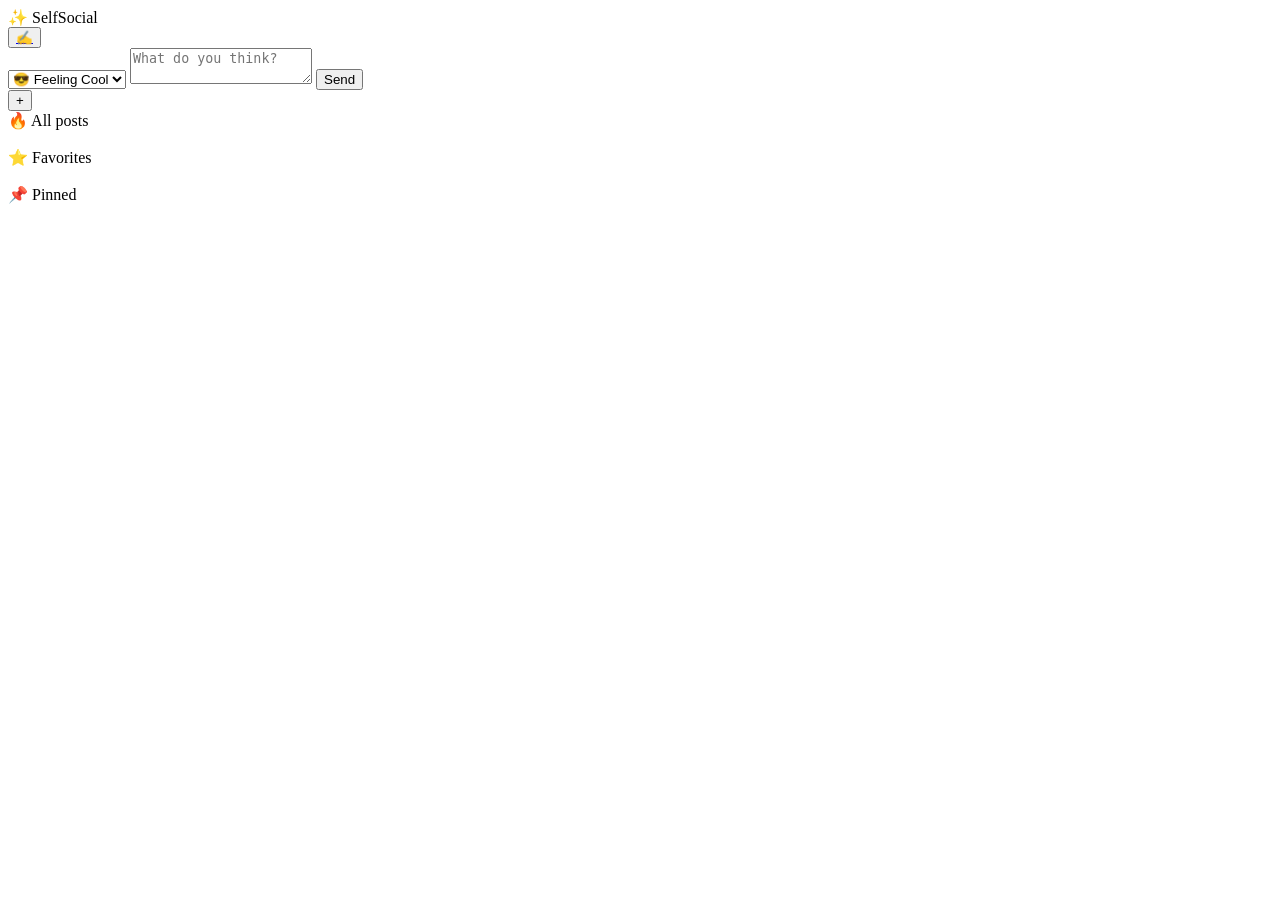
==== selfsocial/index.html @ 8fd8c4e8 "Update and rename index.html to index.html" ====
<!DOCTYPE html>
<html lang="en">
<head>
  <meta charset="UTF-8" />
  <title>SelfSocial — Write to yourself.</title>
  <meta name="viewport" content="width=device-width, initial-scale=1" />
  <link rel="stylesheet" href="style.css" />
</head>
<body>

<header class="topbar">
  <div class="logo">✨ SelfSocial</div>
  <button class="avatar-btn">
  <a target="_blank" href="https://github.com/catblackdev/catblackdev.github.io">✍️</a>
  </button>
  </header>

<main class="container">

  <div class="editor card">
    <select id="mood">
      <option value="cool">😎 Feeling Cool</option>
      <option value="crazy">😜 Crazy</option>
      <option value="love">😍 Love</option>
      <option value="neutral">🙂 Neutral</option>
      <option value="thoughtful">🤔 Thoughtful</option>
      <option value="unhappy">😔 Unhappy</option>
    </select>
    <textarea id="content" placeholder="What do you think?"></textarea>
    <button onclick="addPost()">Send</button>
  </div>

  <div id="posts"></div>

</main>

<button id="fabBtn" class="fab">+</button>

<div id="fabMenu" class="fab-menu">
  <div onclick="setFilter('all')">🔥 All posts</div><br/>
  <div onclick="setFilter('favorites')">⭐ Favorites</div><br/>
  <div onclick="setFilter('pinned')">📌 Pinned</div>
</div>

<script src="app.js"></script>
</body>
</html>
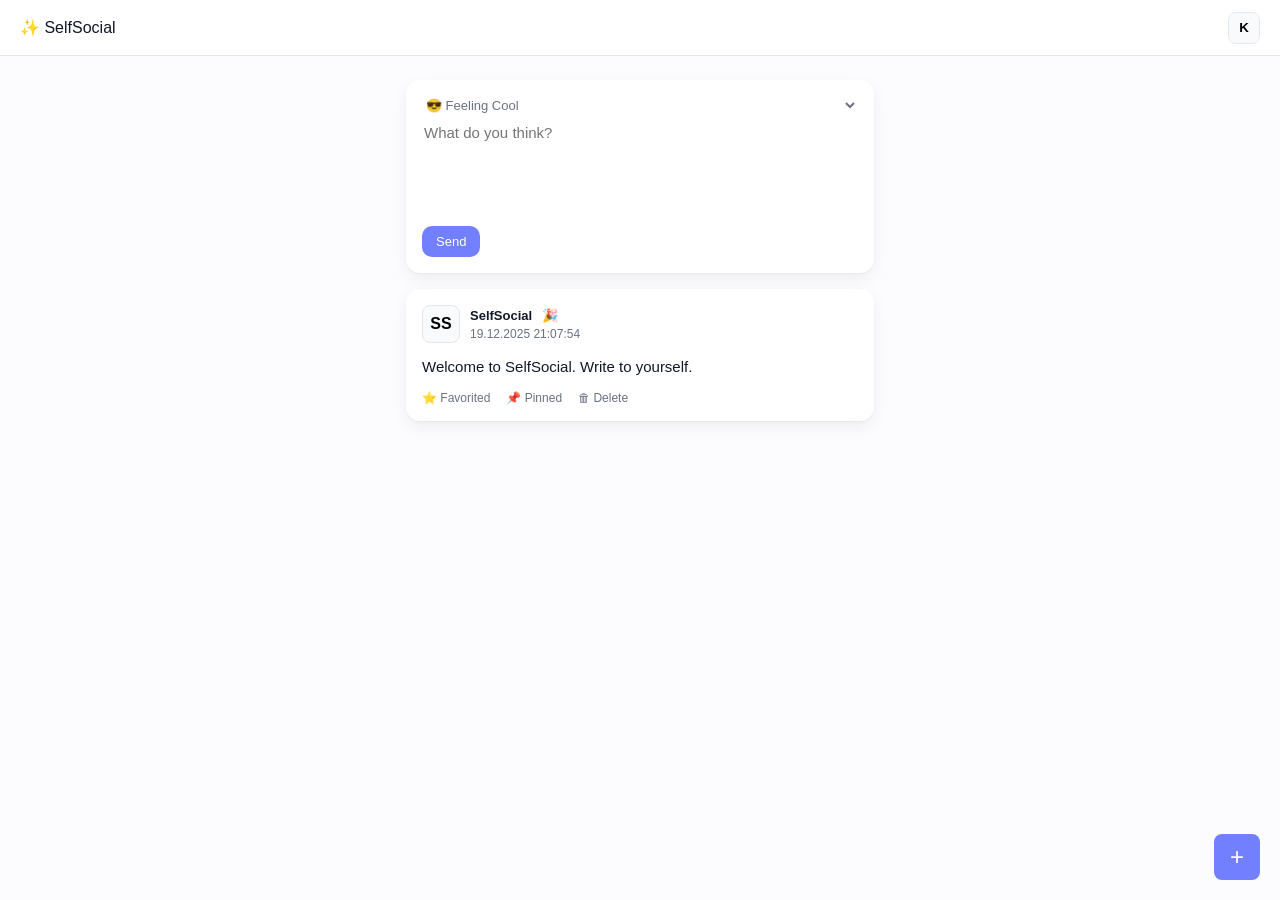
==== commit 7aadbe6b: "Update index.html" ====
--- a/selfsocial/index.html
+++ b/selfsocial/index.html
@@ -11,7 +11,7 @@
 <header class="topbar">
   <div class="logo">✨ SelfSocial</div>
   <button class="avatar-btn">
-  <a target="_blank" href="https://github.com/catblackdev/catblackdev.github.io">✍️</a>
+  <a target="_blank" href="https://github.com/koderkafa/koderkafa.github.io">K</a>
   </button>
   </header>
 
--- a/selfsocial/style.css
+++ b/selfsocial/style.css
@@ -0,0 +1,243 @@
+:root {
+  --surface: #ffffff;
+  --surface-2: #f9fafb;
+
+  --border: #e5e7eb;
+
+  --text-main: #111827;
+  --text-muted: #6b7280;
+
+  --accent: #7280FF;
+  --green: #16a34a;
+  --red: #dc2626;
+  --purple: #7c3aed;
+}
+
+* {
+  box-sizing: border-box;
+}
+
+body {
+  margin: 0;
+  background: #fcfcff;
+  font-family: Inter, -apple-system, BlinkMacSystemFont,
+    "Segoe UI", Helvetica, Arial, sans-serif;
+  color: var(--text-main);
+}
+
+a {
+  color: black;
+  text-decoration: none;
+}
+
+/* ================= TOP BAR ================= */
+
+.topbar {
+  height: 56px;
+  background: var(--surface);
+  border-bottom: 1px solid var(--border);
+  display: flex;
+  align-items: center;
+  justify-content: space-between;
+  padding: 0 20px;
+}
+
+.topbar h1 {
+  font-size: 14px;
+  font-weight: 600;
+  color: var(--text-main);
+}
+
+.avatar-btn {
+  width: 32px;
+  height: 32px;
+  border-radius: 8px;
+  border: 1px solid var(--border);
+  background: var(--surface-2);
+  font-weight: 600;
+  cursor: pointer;
+}
+
+/* ================= APP LAYOUT ================= */
+
+.container {
+  max-width: 500px;
+  margin: 0 auto;
+  padding: 24px 16px 80px;
+}
+
+/* ================= EDITOR ================= */
+
+.editor {
+  background: var(--surface);
+  border-radius: 14px;
+  padding: 16px;
+  box-shadow:
+    0 1px 2px rgba(0,0,0,0.04),
+    0 8px 24px rgba(0,0,0,0.06);
+  margin-bottom: 24px;
+}
+
+.editor select,
+.editor textarea {
+  width: 100%;
+  border: none;
+  background: transparent;
+  font-family: inherit;
+  color: var(--text-main);
+}
+
+.editor select {
+  font-size: 13px;
+  color: var(--text-muted);
+  margin-bottom: 8px;
+}
+
+.editor textarea {
+  font-size: 15px;
+  min-height: 90px;
+  resize: none;
+  outline: none;
+}
+
+.editor button {
+  margin-top: 10px;
+  background: var(--accent);
+  color: #fff;
+  border: none;
+  border-radius: 10px;
+  padding: 8px 14px;
+  font-size: 13px;
+  font-weight: 500;
+  cursor: pointer;
+}
+
+/* ================= POST ================= */
+
+.card {
+  background: var(--surface);
+  border-radius: 14px;
+  padding: 16px;
+  margin-bottom: 16px;
+  box-shadow:
+    0 1px 2px rgba(0,0,0,0.04),
+    0 6px 16px rgba(0,0,0,0.06);
+}
+
+.post-header {
+  display: flex;
+  gap: 10px;
+  align-items: center;
+}
+
+.avatar {
+  width: 38px;
+  height: 38px;
+  font-size: 16px;
+  color: black;
+  border-radius: 8px;
+  border: 1px solid var(--border);
+  background: var(--surface-2);
+  display: flex;
+  align-items: center;
+  justify-content: center;
+  font-weight: 600;
+}
+
+.post-header strong {
+  font-size: 13px;
+  font-weight: 600;
+}
+
+.post-header small {
+  font-size: 12px;
+  color: var(--text-muted);
+}
+
+.post-content {
+  margin: 12px 0;
+  font-size: 15px;
+  line-height: 1.6;
+}
+
+/* ================= MOOD TAG ================= */
+
+.mood {
+  display: inline-flex;
+  align-items: center;
+  gap: 6px;
+  font-size: 12px;
+  padding: 4px 10px;
+  border-radius: 999px;
+  background: var(--surface-2);
+  margin-bottom: 10px;
+}
+
+.mood.cool { color: var(--green); }
+.mood.fire { color: var(--red); }
+.mood.listen { color: var(--purple); }
+
+/* ================= ACTIONS ================= */
+
+.actions {
+  display: flex;
+  gap: 16px;
+  font-size: 12px;
+  color: var(--text-muted);
+}
+
+.actions span {
+  cursor: pointer;
+}
+
+.actions span:hover {
+  color: var(--accent);
+}
+
+/* ================= FLOATING BUTTON ================= */
+
+#fabBtn {
+  position: fixed;
+  right: 20px;
+  bottom: 20px;
+  width: 46px;
+  height: 46px;
+  border-radius: 8px;
+  background: var(--accent);
+  color: #fff;
+  font-size: 24px;
+  border: none;
+  cursor: pointer;
+  z-index: 3000;
+  display: flex;
+  align-items: center;
+  justify-content: center;
+  transition: transform .2s ease, box-shadow .2s ease;
+}
+
+#fabBtn:hover {
+  transform: scale(1.08);
+}
+
+#fabBtn:active {
+  transform: scale(.95);
+    }
+
+#fabMenu {
+  position: fixed;
+  right: 20px;
+  bottom: 80px;
+  font-size: 14px;
+  background: #fff;
+  color: #444;
+  border-radius: 8px;
+  padding: 10px;
+  display: none;
+  z-index: 9999;
+}
+
+#fabMenu.show {
+  display: block !important;
+  opacity: 1 !important;
+  pointer-events: auto !important;
+  }
